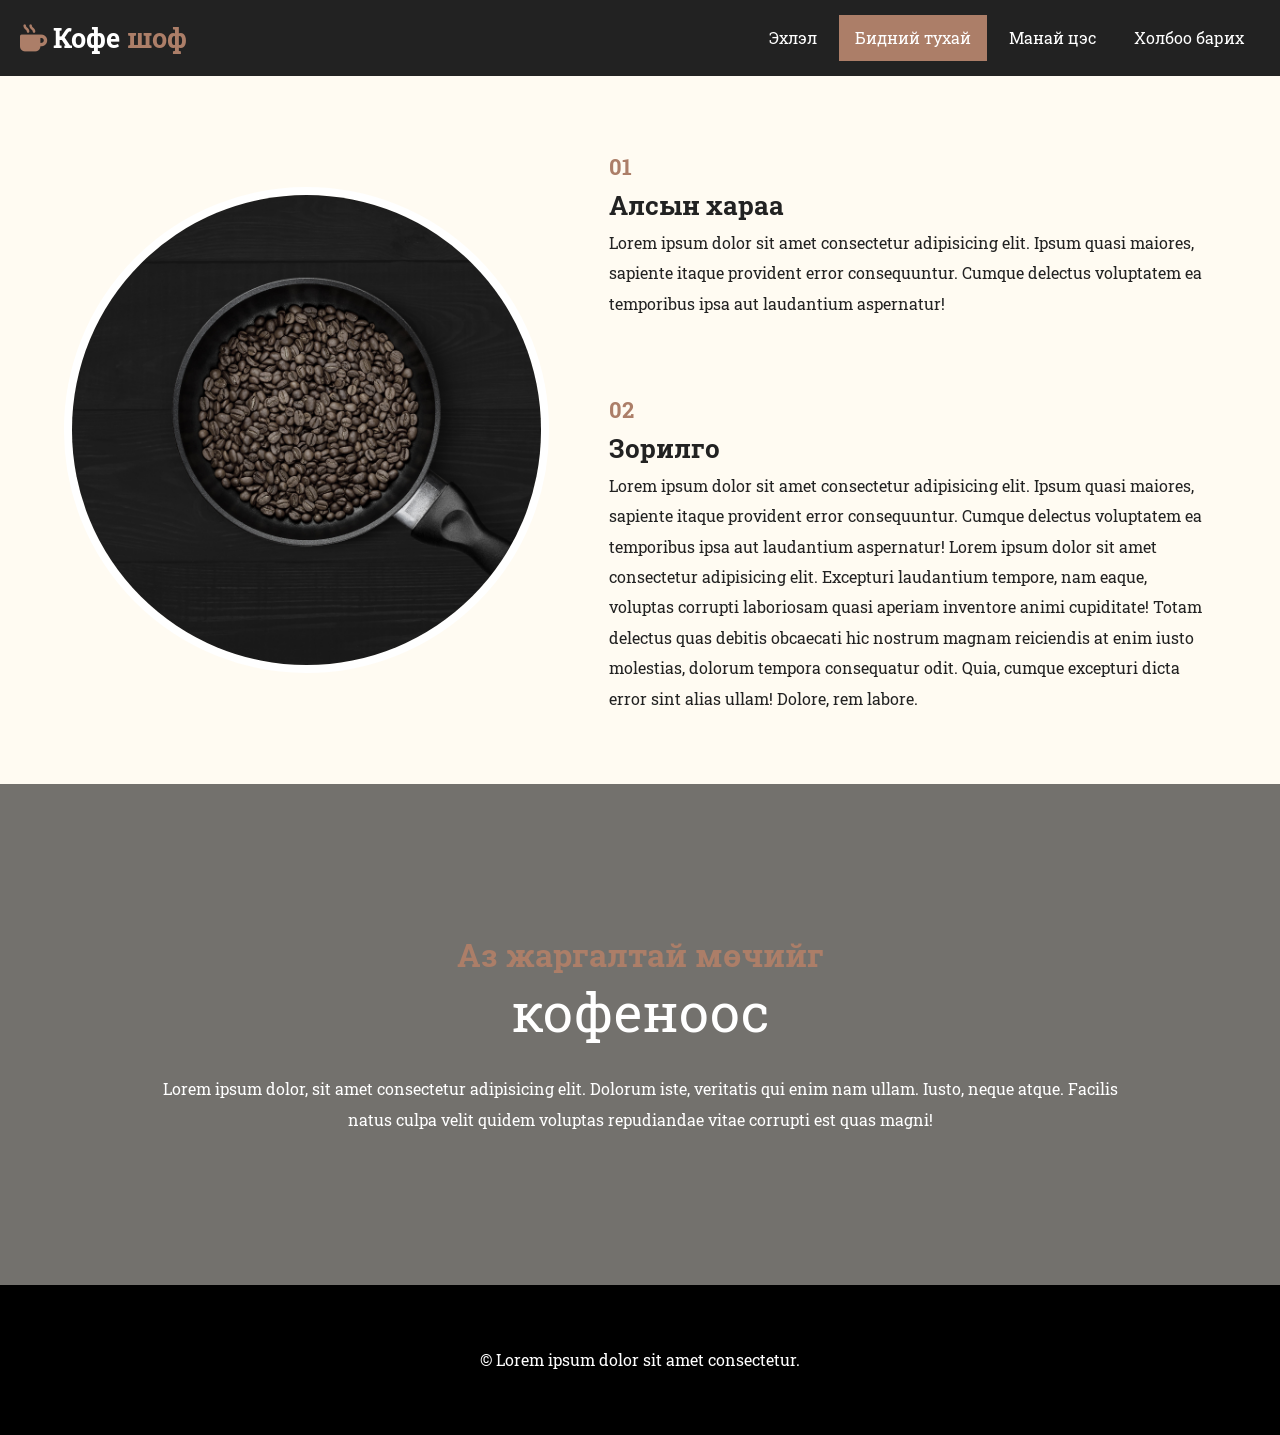
==== about.html @ bbfb7361 "Upload coffee shop website" ====
<!DOCTYPE html>
<html lang="mn">
<head>
  <meta charset="UTF-8">
  <meta name="viewport" content="width=device-width, initial-scale=1.0">
  <title>Бидний тухай | Кофе шоф</title>
  <link rel="preconnect" href="https://fonts.googleapis.com">
  <link href="https://fonts.googleapis.com/css2?family=Roboto+Slab:wght@400;700&display=swap" rel="stylesheet">
  <link rel="stylesheet" href="https://cdnjs.cloudflare.com/ajax/libs/font-awesome/6.5.1/css/all.min.css">
  <link rel="stylesheet" href="style.css">
</head>
<body>
  <header>
    <nav class="navbar">
      <div class="container">
        <a href="index.html" class="logo"><i class="fa-solid fa-mug-hot"></i>Кофе <span>шоф</span></a>
        <ul class="menu">
        <li><a href="index.html">Эхлэл</a></li>
        <li><a href="about.html" class="active">Бидний тухай</a></li>
        <li><a href="menu.html">Манай цэс</a></li>
        <li><a href="contact.html">Холбоо барих</a></li>
        </ul>
      </div>
    </nav>
  </header>

  <section class="about">
    <div class="container">
      <img class="circle-img" src="home2.jpg" alt="Кофе исгэж буй зураг">
      <div>
        <article>
          <span>01</span>
          <h3>Алсын хараа</h3>
          <p>Lorem ipsum dolor sit amet consectetur adipisicing elit. Ipsum quasi maiores, sapiente itaque provident error consequuntur. Cumque delectus voluptatem ea temporibus ipsa aut laudantium aspernatur!</p>
        </article>
        <article>
          <span>02</span>
          <h3>Зорилго</h3>
          <p>Lorem ipsum dolor sit amet consectetur adipisicing elit. Ipsum quasi maiores, sapiente itaque provident error consequuntur. Cumque delectus voluptatem ea temporibus ipsa aut laudantium aspernatur! Lorem ipsum dolor sit amet consectetur adipisicing elit. Excepturi laudantium tempore, nam eaque, voluptas corrupti laboriosam quasi aperiam inventore animi cupiditate! Totam delectus quas debitis obcaecati hic nostrum magnam reiciendis at enim iusto molestias, dolorum tempora consequatur odit. Quia, cumque excepturi dicta error sint alias ullam! Dolore, rem labore.</p>
        </article>
      </div>
    </div>
  </section>
  <section class="overlay-section">
    <h3>Аз жаргалтай мөчийг</h3>
    <h2>кофеноос</h2>
    <p>Lorem ipsum dolor, sit amet consectetur adipisicing elit. Dolorum iste, veritatis qui enim nam ullam. Iusto, neque atque. Facilis natus culpa velit quidem voluptas repudiandae vitae corrupti est quas magni!</p>
  </section>

  <footer>
    <p>&copy; Lorem ipsum dolor sit amet consectetur.</p>
  </footer>
</body>
</html>
---- style.css ----
/* ===== Үндсэн тохиргоо ===== */
:root {
    --main: #ac7e68;   /* үндсэн өнгө */
    --nav: #222;       /* navbar дэвсгэр */
    --bg: #fffbf2;     /* арын цайвар өнгө */
  }
  * { margin: 0; padding: 0; box-sizing: border-box; }
  body { font-family: 'Roboto Slab', serif; background: var(--bg); color: #222; line-height: 1.9; }
  img { max-width: 100%; display: block; }
  a { text-decoration: none; color: inherit; }
  ul { list-style: none; }
  h1, h2, h3 { line-height: 1.3; }
  .container { width: 90%; max-width: 1200px; margin: 0 auto; }
  
  /* ===== Navbar (Flex) ===== */
  .navbar { background: var(--nav); }
  .navbar .container {
    max-width: none; width: 100%; padding: 0 20px;
    display: flex; justify-content: space-between; align-items: center; height: 76px;
  }
  .logo { color: #fff; font-size: 1.7rem; font-weight: 700; }
  .logo i, .logo span { color: var(--main); }
  .logo i { margin-right: 6px; }
  .menu { display: flex; gap: 6px; }
  .menu a { display: block; color: #fff; padding: 8px 16px; transition: background .3s; }
  .menu a:hover, .menu a.active { background: var(--main); }
  
  /* ===== Hero + Overlay ===== */
  .hero, .hero-lg, .overlay-section {
    position: relative; color: #fff; text-align: center;
    background-size: cover; background-position: center; background-repeat: no-repeat;
  }
  .hero::before, .hero-lg::before, .overlay-section::before {
    content: ''; position: absolute; inset: 0; background: rgba(0, 0, 0, .55); /* бараан суудэр */
  }
  .hero > *, .hero-lg > *, .overlay-section > * { position: relative; }
  
  /* Нүүр хуудасны hero */
  .hero {
    background-image: url('home2.jpg'); /* зургийн замаа энд бич: url('images/...') */
    min-height: 560px; display: flex; flex-direction: column; justify-content: center; align-items: center;
  }
  .hero::before { background: rgba(0, 0, 0, .15); }
  .hero h1 { font-size: 2.1rem; margin-bottom: 30px; padding: 0 16px; }
  .btn {
    display: inline-block; background: var(--main); color: #fff; border: none; cursor: pointer;
    padding: 14px 34px; font-family: inherit; font-size: 1rem; transition: .3s;
  }
  .btn:hover { background: #fff; color: var(--main); }
  
  /* Том hero (Холбоо барих хуудас) */
  .hero-lg {
    background-image: url('home1.jpg'), url('home1.jpg'); /* аль нэг нь олдвол харагдана */
    min-height: 720px; display: flex; flex-direction: column; justify-content: center; align-items: center;
    padding: 0 20px;
  }
  .hero-lg p { color: var(--main); font-size: 1.3rem; margin-bottom: 50px; }
  .hero-lg h1 { font-size: 5rem; font-weight: 400; }
  
  /* ===== Сэтгэгдэл (Flex) ===== */
  .reviews { padding: 60px 0 80px; }
  .reviews h2 { text-align: center; font-size: 2rem; margin-bottom: 50px; }
  .review-list { display: flex; gap: 100px; }
  .review { flex: 1; }
  .review p { font-style: italic; margin-bottom: 14px; }
  .review h3 { font-size: 1.15rem; }
  .stars { color: var(--main); }
  
  /* ===== Бидний тухай (Grid) ===== */
  .about { padding: 70px 0; }
  .about .container { display: grid; grid-template-columns: 1fr 1.25fr; gap: 60px; align-items: center; }
  .circle-img {
    width: 100%; max-width: 520px; aspect-ratio: 1; margin: 0 auto;
    object-fit: cover; border-radius: 50%; border: 8px solid #fff;
  }
  .about article { margin-bottom: 70px; }
  .about article:last-child { margin-bottom: 0; }
  .about article span { color: var(--main); font-size: 1.4rem; font-weight: 700; }
  .about article h3 { font-size: 1.6rem; margin-bottom: 6px; }
  .overlay-section { background-image: url(''); padding: 150px 20px; }
  .overlay-section h3 { color: var(--main); font-size: 2rem; }
  .overlay-section h2 { font-size: 3.4rem; font-weight: 400; margin-bottom: 28px; }
  .overlay-section p { max-width: 1000px; margin: 0 auto; }
  
  /* ===== Дээд зэрэглэлийн кофе (Grid) ===== */
  .premium { padding: 60px 0 80px; }
  .premium .container { display: grid; grid-template-columns: 1.1fr 1fr; gap: 80px; align-items: center; }
  .premium h2 { font-size: 2.2rem; margin-bottom: 30px; }
  .premium h2 span { color: var(--main); }
  .premium blockquote p { margin-bottom: 24px; }
  .premium img { width: 100%; border: 6px solid #fff; box-shadow: 0 4px 14px rgba(0,0,0,.15); }
  
  /* ===== Цэс (Grid) ===== */
  .menu-section { padding: 40px 0 60px; }
  .menu-section .container { max-width: none; width: 100%; padding: 0 40px;
    display: grid; grid-template-columns: 1fr 1.1fr; gap: 40px; align-items: start; }
  .menu-section > .container > img { width: 100%; box-shadow: 8px 14px 18px rgba(0,0,0,.35); }
  .menu-list { padding: 40px 80px 0 0; }
  .menu-list h2 { color: var(--main); text-align: center; font-size: 2.3rem; margin-bottom: 50px; }
  .menu-item { margin-bottom: 26px; transition: .3s; }
  .menu-item:hover { padding-left: 10px; border-left: 4px solid var(--main); }
  .menu-item .row { display: flex; justify-content: space-between; font-weight: 700; text-transform: uppercase; }
  .menu-item p { font-size: .95rem; }
  
  /* ===== Форм ===== */
  .contact { padding: 0 0 80px; }
  .contact form { max-width: 700px; margin: 0 auto; }
  .contact h2 { text-align: center; color: var(--main); font-size: 2rem; margin-bottom: 20px; }
  form label { display: block; margin: 14px 0 4px; font-weight: 700; }
  form input, form select, form textarea {
    width: 100%; padding: 10px 12px; font-family: inherit; font-size: 1rem; border: 1px solid #ccc; background: #fff;
  }
  form input:focus, form select:focus, form textarea:focus { outline: 2px solid var(--main); border-color: var(--main); }
  form .btn { margin-top: 20px; }
  
  /* ===== Footer ===== */
  footer { background: #000; color: #fff; text-align: center; padding: 60px 16px; }
  
  /* ===== Mobile ===== */
  @media (max-width: 800px) {
    .navbar .container { height: auto; flex-direction: column; padding: 12px; }
    .menu { flex-wrap: wrap; justify-content: center; }
    .review-list { flex-direction: column; gap: 30px; }
    .about .container, .premium .container, .menu-section .container { grid-template-columns: 1fr; gap: 30px; }
    .menu-list { padding: 0; }
    .hero-lg h1 { font-size: 2.6rem; }
    .hero-lg { min-height: 480px; }
  }
  
  .contact-page { padding: 70px 0 20px; }
  .contact-page .form-wrap { padding-top: 0; }
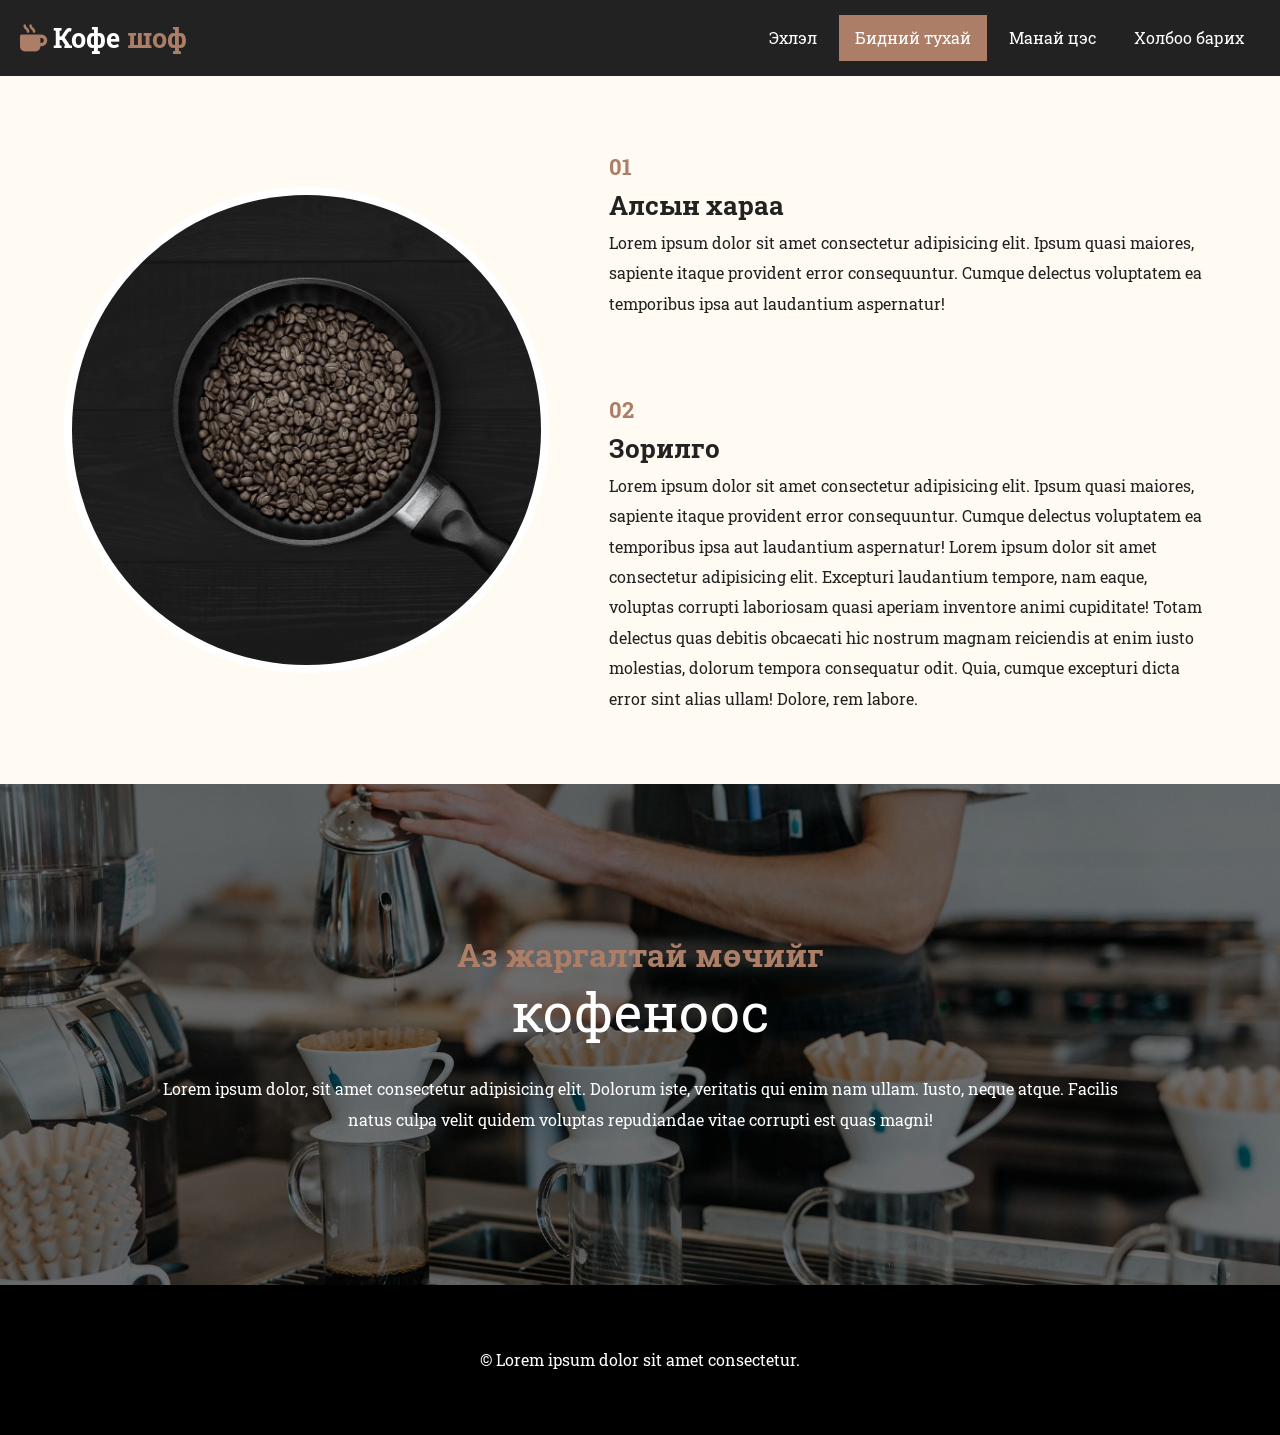
==== commit bcba2dc2: "Responsive: mobile.css nemev" ====
--- a/about.html
+++ b/about.html
@@ -8,6 +8,7 @@
   <link href="https://fonts.googleapis.com/css2?family=Roboto+Slab:wght@400;700&display=swap" rel="stylesheet">
   <link rel="stylesheet" href="https://cdnjs.cloudflare.com/ajax/libs/font-awesome/6.5.1/css/all.min.css">
   <link rel="stylesheet" href="style.css">
+  <link rel="stylesheet" href="mobile.css">
 </head>
 <body>
   <header>
--- a/style.css
+++ b/style.css
@@ -1,131 +1,119 @@
 /* ===== Үндсэн тохиргоо ===== */
 :root {
-    --main: #ac7e68;   /* үндсэн өнгө */
-    --nav: #222;       /* navbar дэвсгэр */
-    --bg: #fffbf2;     /* арын цайвар өнгө */
-  }
-  * { margin: 0; padding: 0; box-sizing: border-box; }
-  body { font-family: 'Roboto Slab', serif; background: var(--bg); color: #222; line-height: 1.9; }
-  img { max-width: 100%; display: block; }
-  a { text-decoration: none; color: inherit; }
-  ul { list-style: none; }
-  h1, h2, h3 { line-height: 1.3; }
-  .container { width: 90%; max-width: 1200px; margin: 0 auto; }
-  
-  /* ===== Navbar (Flex) ===== */
-  .navbar { background: var(--nav); }
-  .navbar .container {
-    max-width: none; width: 100%; padding: 0 20px;
-    display: flex; justify-content: space-between; align-items: center; height: 76px;
-  }
-  .logo { color: #fff; font-size: 1.7rem; font-weight: 700; }
-  .logo i, .logo span { color: var(--main); }
-  .logo i { margin-right: 6px; }
-  .menu { display: flex; gap: 6px; }
-  .menu a { display: block; color: #fff; padding: 8px 16px; transition: background .3s; }
-  .menu a:hover, .menu a.active { background: var(--main); }
-  
-  /* ===== Hero + Overlay ===== */
-  .hero, .hero-lg, .overlay-section {
-    position: relative; color: #fff; text-align: center;
-    background-size: cover; background-position: center; background-repeat: no-repeat;
-  }
-  .hero::before, .hero-lg::before, .overlay-section::before {
-    content: ''; position: absolute; inset: 0; background: rgba(0, 0, 0, .55); /* бараан суудэр */
-  }
-  .hero > *, .hero-lg > *, .overlay-section > * { position: relative; }
-  
-  /* Нүүр хуудасны hero */
-  .hero {
-    background-image: url('home2.jpg'); /* зургийн замаа энд бич: url('images/...') */
-    min-height: 560px; display: flex; flex-direction: column; justify-content: center; align-items: center;
-  }
-  .hero::before { background: rgba(0, 0, 0, .15); }
-  .hero h1 { font-size: 2.1rem; margin-bottom: 30px; padding: 0 16px; }
-  .btn {
-    display: inline-block; background: var(--main); color: #fff; border: none; cursor: pointer;
-    padding: 14px 34px; font-family: inherit; font-size: 1rem; transition: .3s;
-  }
-  .btn:hover { background: #fff; color: var(--main); }
-  
-  /* Том hero (Холбоо барих хуудас) */
-  .hero-lg {
-    background-image: url('home1.jpg'), url('home1.jpg'); /* аль нэг нь олдвол харагдана */
-    min-height: 720px; display: flex; flex-direction: column; justify-content: center; align-items: center;
-    padding: 0 20px;
-  }
-  .hero-lg p { color: var(--main); font-size: 1.3rem; margin-bottom: 50px; }
-  .hero-lg h1 { font-size: 5rem; font-weight: 400; }
-  
-  /* ===== Сэтгэгдэл (Flex) ===== */
-  .reviews { padding: 60px 0 80px; }
-  .reviews h2 { text-align: center; font-size: 2rem; margin-bottom: 50px; }
-  .review-list { display: flex; gap: 100px; }
-  .review { flex: 1; }
-  .review p { font-style: italic; margin-bottom: 14px; }
-  .review h3 { font-size: 1.15rem; }
-  .stars { color: var(--main); }
-  
-  /* ===== Бидний тухай (Grid) ===== */
-  .about { padding: 70px 0; }
-  .about .container { display: grid; grid-template-columns: 1fr 1.25fr; gap: 60px; align-items: center; }
-  .circle-img {
-    width: 100%; max-width: 520px; aspect-ratio: 1; margin: 0 auto;
-    object-fit: cover; border-radius: 50%; border: 8px solid #fff;
-  }
-  .about article { margin-bottom: 70px; }
-  .about article:last-child { margin-bottom: 0; }
-  .about article span { color: var(--main); font-size: 1.4rem; font-weight: 700; }
-  .about article h3 { font-size: 1.6rem; margin-bottom: 6px; }
-  .overlay-section { background-image: url(''); padding: 150px 20px; }
-  .overlay-section h3 { color: var(--main); font-size: 2rem; }
-  .overlay-section h2 { font-size: 3.4rem; font-weight: 400; margin-bottom: 28px; }
-  .overlay-section p { max-width: 1000px; margin: 0 auto; }
-  
-  /* ===== Дээд зэрэглэлийн кофе (Grid) ===== */
-  .premium { padding: 60px 0 80px; }
-  .premium .container { display: grid; grid-template-columns: 1.1fr 1fr; gap: 80px; align-items: center; }
-  .premium h2 { font-size: 2.2rem; margin-bottom: 30px; }
-  .premium h2 span { color: var(--main); }
-  .premium blockquote p { margin-bottom: 24px; }
-  .premium img { width: 100%; border: 6px solid #fff; box-shadow: 0 4px 14px rgba(0,0,0,.15); }
-  
-  /* ===== Цэс (Grid) ===== */
-  .menu-section { padding: 40px 0 60px; }
-  .menu-section .container { max-width: none; width: 100%; padding: 0 40px;
-    display: grid; grid-template-columns: 1fr 1.1fr; gap: 40px; align-items: start; }
-  .menu-section > .container > img { width: 100%; box-shadow: 8px 14px 18px rgba(0,0,0,.35); }
-  .menu-list { padding: 40px 80px 0 0; }
-  .menu-list h2 { color: var(--main); text-align: center; font-size: 2.3rem; margin-bottom: 50px; }
-  .menu-item { margin-bottom: 26px; transition: .3s; }
-  .menu-item:hover { padding-left: 10px; border-left: 4px solid var(--main); }
-  .menu-item .row { display: flex; justify-content: space-between; font-weight: 700; text-transform: uppercase; }
-  .menu-item p { font-size: .95rem; }
-  
-  /* ===== Форм ===== */
-  .contact { padding: 0 0 80px; }
-  .contact form { max-width: 700px; margin: 0 auto; }
-  .contact h2 { text-align: center; color: var(--main); font-size: 2rem; margin-bottom: 20px; }
-  form label { display: block; margin: 14px 0 4px; font-weight: 700; }
-  form input, form select, form textarea {
-    width: 100%; padding: 10px 12px; font-family: inherit; font-size: 1rem; border: 1px solid #ccc; background: #fff;
-  }
-  form input:focus, form select:focus, form textarea:focus { outline: 2px solid var(--main); border-color: var(--main); }
-  form .btn { margin-top: 20px; }
-  
-  /* ===== Footer ===== */
-  footer { background: #000; color: #fff; text-align: center; padding: 60px 16px; }
-  
-  /* ===== Mobile ===== */
-  @media (max-width: 800px) {
-    .navbar .container { height: auto; flex-direction: column; padding: 12px; }
-    .menu { flex-wrap: wrap; justify-content: center; }
-    .review-list { flex-direction: column; gap: 30px; }
-    .about .container, .premium .container, .menu-section .container { grid-template-columns: 1fr; gap: 30px; }
-    .menu-list { padding: 0; }
-    .hero-lg h1 { font-size: 2.6rem; }
-    .hero-lg { min-height: 480px; }
-  }
-  
-  .contact-page { padding: 70px 0 20px; }
-  .contact-page .form-wrap { padding-top: 0; }+  --main: #ac7e68;
+  --nav: #222;
+  --bg: #fffbf2;
+}
+* { margin: 0; padding: 0; box-sizing: border-box; }
+body { font-family: 'Roboto Slab', serif; background: var(--bg); color: #222; line-height: 1.9; }
+img { max-width: 100%; display: block; }
+a { text-decoration: none; color: inherit; }
+ul { list-style: none; }
+h1, h2, h3 { line-height: 1.3; }
+.container { width: 90%; max-width: 1200px; margin: 0 auto; }
+
+/* ===== Navbar (Flex) ===== */
+.navbar { background: var(--nav); }
+.navbar .container {
+  max-width: none; width: 100%; padding: 0 20px;
+  display: flex; justify-content: space-between; align-items: center; height: 76px;
+}
+.logo { color: #fff; font-size: 1.7rem; font-weight: 700; }
+.logo i, .logo span { color: var(--main); }
+.logo i { margin-right: 6px; }
+.menu { display: flex; gap: 6px; }
+.menu a { display: block; color: #fff; padding: 8px 16px; transition: background .3s; }
+.menu a:hover, .menu a.active { background: var(--main); }
+
+/* ===== Hero + Overlay ===== */
+.hero, .hero-lg, .overlay-section {
+  position: relative; color: #fff; text-align: center;
+  background-size: cover; background-position: center; background-repeat: no-repeat;
+}
+.hero::before, .hero-lg::before, .overlay-section::before {
+  content: ''; position: absolute; inset: 0; background: rgba(0, 0, 0, .55);
+}
+.hero > *, .hero-lg > *, .overlay-section > * { position: relative; }
+
+.hero {
+  background-image: url('home2.jpg');
+  min-height: 560px; display: flex; flex-direction: column; justify-content: center; align-items: center;
+}
+.hero::before { background: rgba(0, 0, 0, .15); }
+.hero h1 { font-size: 2.1rem; margin-bottom: 30px; padding: 0 16px; }
+.btn {
+  display: inline-block; background: var(--main); color: #fff; border: none; cursor: pointer;
+  padding: 14px 34px; font-family: inherit; font-size: 1rem; transition: .3s;
+}
+.btn:hover { background: #fff; color: var(--main); }
+
+.hero-lg {
+  background-image: url('home1.jpg');
+  min-height: 720px; display: flex; flex-direction: column; justify-content: center; align-items: center;
+  padding: 0 20px;
+}
+.hero-lg p { color: var(--main); font-size: 1.3rem; margin-bottom: 50px; }
+.hero-lg h1 { font-size: 5rem; font-weight: 400; }
+
+/* ===== Сэтгэгдэл (Flex) ===== */
+.reviews { padding: 60px 0 80px; }
+.reviews h2 { text-align: center; font-size: 2rem; margin-bottom: 50px; }
+.review-list { display: flex; gap: 100px; }
+.review { flex: 1; }
+.review p { font-style: italic; margin-bottom: 14px; }
+.review h3 { font-size: 1.15rem; }
+.stars { color: var(--main); }
+
+/* ===== Бидний тухай (Grid) ===== */
+.about { padding: 70px 0; }
+.about .container { display: grid; grid-template-columns: 1fr 1.25fr; gap: 60px; align-items: center; }
+.circle-img {
+  width: 100%; max-width: 520px; aspect-ratio: 1; margin: 0 auto;
+  object-fit: cover; border-radius: 50%; border: 8px solid #fff;
+}
+.about article { margin-bottom: 70px; }
+.about article:last-child { margin-bottom: 0; }
+.about article span { color: var(--main); font-size: 1.4rem; font-weight: 700; }
+.about article h3 { font-size: 1.6rem; margin-bottom: 6px; }
+.overlay-section { background-image: url('home3.jpg'); padding: 150px 20px; }
+.overlay-section h3 { color: var(--main); font-size: 2rem; }
+.overlay-section h2 { font-size: 3.4rem; font-weight: 400; margin-bottom: 28px; }
+.overlay-section p { max-width: 1000px; margin: 0 auto; }
+
+/* ===== Дээд зэрэглэлийн кофе (Grid) ===== */
+.premium { padding: 60px 0 80px; }
+.premium .container { display: grid; grid-template-columns: 1.1fr 1fr; gap: 80px; align-items: center; }
+.premium h2 { font-size: 2.2rem; margin-bottom: 30px; }
+.premium h2 span { color: var(--main); }
+.premium blockquote p { margin-bottom: 24px; }
+.premium img { width: 100%; border: 6px solid #fff; box-shadow: 0 4px 14px rgba(0,0,0,.15); }
+
+/* ===== Цэс (Grid) ===== */
+.menu-section { padding: 40px 0 60px; }
+.menu-section .container { max-width: none; width: 100%; padding: 0 40px;
+  display: grid; grid-template-columns: 1fr 1.1fr; gap: 40px; align-items: start; }
+.menu-section > .container > img { width: 100%; box-shadow: 8px 14px 18px rgba(0,0,0,.35); }
+.menu-list { padding: 40px 80px 0 0; }
+.menu-list h2 { color: var(--main); text-align: center; font-size: 2.3rem; margin-bottom: 50px; }
+.menu-item { margin-bottom: 26px; transition: .3s; }
+.menu-item:hover { padding-left: 10px; border-left: 4px solid var(--main); }
+.menu-item .row { display: flex; justify-content: space-between; font-weight: 700; text-transform: uppercase; }
+.menu-item p { font-size: .95rem; }
+
+/* ===== Форм ===== */
+.contact { padding: 0 0 80px; }
+.contact form { max-width: 700px; margin: 0 auto; }
+.contact h2 { text-align: center; color: var(--main); font-size: 2rem; margin-bottom: 20px; }
+form label { display: block; margin: 14px 0 4px; font-weight: 700; }
+form input, form select, form textarea {
+  width: 100%; padding: 10px 12px; font-family: inherit; font-size: 1rem; border: 1px solid #ccc; background: #fff;
+}
+form input:focus, form select:focus, form textarea:focus { outline: 2px solid var(--main); border-color: var(--main); }
+form .btn { margin-top: 20px; }
+
+/* ===== Footer ===== */
+footer { background: #000; color: #fff; text-align: center; padding: 60px 16px; }
+
+/* ===== Холбоо барих хуудас ===== */
+.contact-page { padding: 70px 0 20px; }
+.contact-page .form-wrap { padding-top: 0; }
--- a/mobile.css
+++ b/mobile.css
@@ -0,0 +1,60 @@
+/* mobile.css */
+
+/* --- Tablet: 1024px ба түүнээс бага --- */
+@media (max-width: 1024px) {
+  .hero-lg h1 { font-size: 4rem; }
+  .review-list { gap: 50px; }
+  .premium .container { gap: 40px; }
+  .about .container { gap: 40px; }
+  .menu-list { padding: 40px 30px 0 0; }
+  .overlay-section h2 { font-size: 2.8rem; }
+}
+
+/* --- Том гар утас / жижиг tablet: 800px ба түүнээс бага --- */
+@media (max-width: 800px) {
+  .navbar .container { height: auto; flex-direction: column; padding: 12px 8px; gap: 4px; }
+  .logo { font-size: 1.5rem; }
+  .menu { flex-wrap: wrap; justify-content: center; gap: 0; }
+  .menu a { padding: 6px 10px; font-size: .85rem; }
+
+  .about .container, .premium .container, .menu-section .container { grid-template-columns: 1fr; gap: 30px; }
+
+  .hero-lg { min-height: 560px; padding: 0 16px; }
+  .hero-lg p { font-size: 1.05rem; margin-bottom: 30px; }
+  .hero-lg h1 { font-size: 3rem; }
+  .premium { padding: 40px 0 50px; }
+  .premium h2 { font-size: 1.7rem; }
+  .premium img { display: none; }
+  .hero { min-height: 420px; }
+  .hero h1 { font-size: 1.7rem; }
+  .reviews { padding: 40px 0 50px; }
+  .reviews h2 { font-size: 1.6rem; margin-bottom: 30px; }
+  .review-list { flex-direction: column; gap: 30px; }
+
+  .about { padding: 40px 0; }
+  .circle-img { max-width: 320px; }
+  .about article { margin-bottom: 40px; }
+  .overlay-section { padding: 100px 20px; }
+  .overlay-section h3 { font-size: 1.5rem; }
+  .overlay-section h2 { font-size: 2.4rem; }
+
+  .menu-section .container { padding: 0 20px; }
+  .menu-list { padding: 0; }
+  .menu-list h2 { font-size: 1.8rem; margin-bottom: 30px; }
+
+  .contact form { width: 90%; }
+}
+
+/* --- Жижиг гар утас: 480px ба түүнээс бага --- */
+@media (max-width: 480px) {
+  body { line-height: 1.7; font-size: 15px; }
+  .hero-lg { min-height: 480px; }
+  .hero-lg h1 { font-size: 2.4rem; }
+  .hero h1 { font-size: 1.4rem; }
+  .btn { padding: 12px 24px; }
+  .circle-img { max-width: 240px; border-width: 5px; }
+  .overlay-section { padding: 70px 16px; }
+  .overlay-section h2 { font-size: 2rem; }
+  .menu-item .row { font-size: .9rem; }
+  footer { padding: 40px 16px; }
+}
